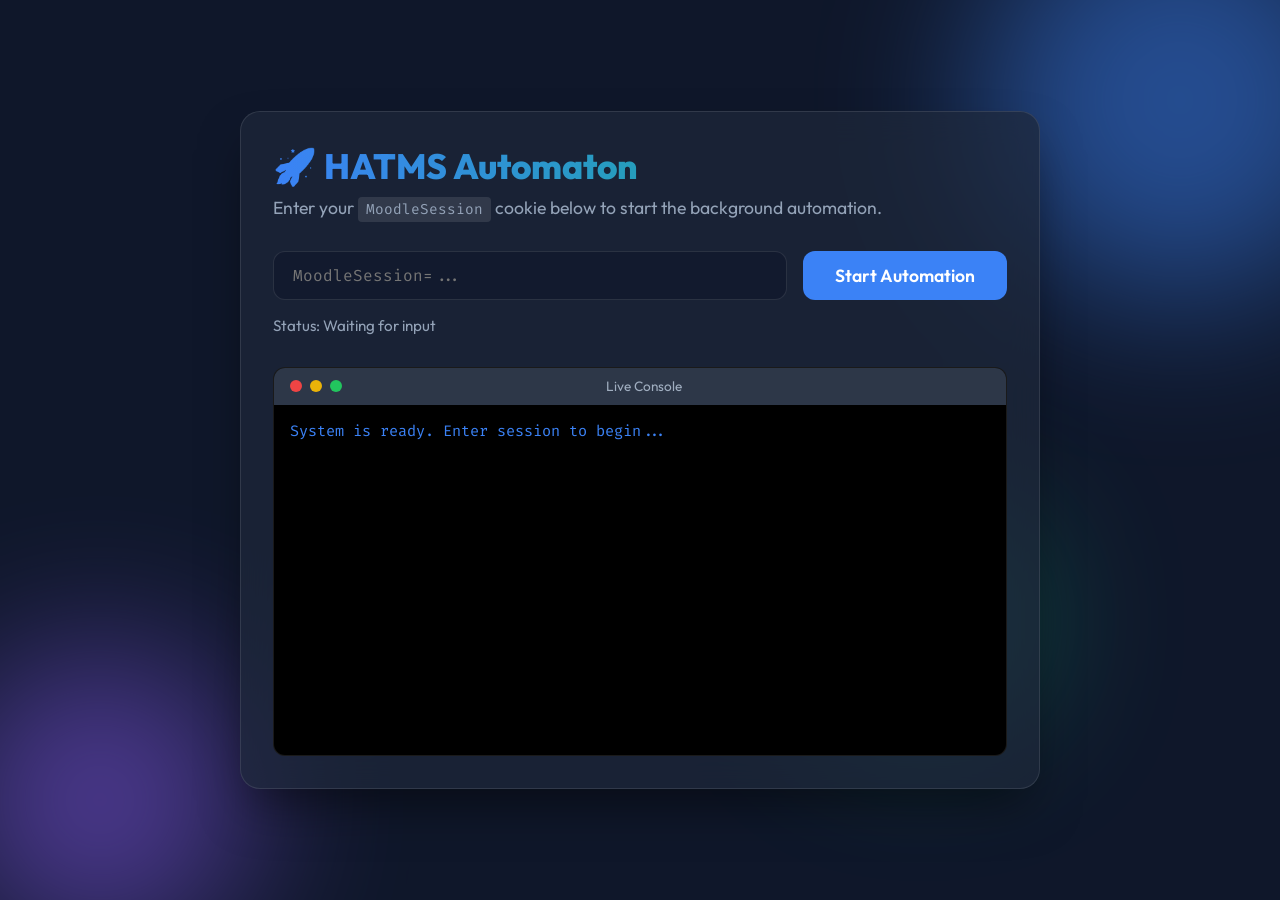
==== index.html @ de7c8daa "refactor: reorganize project structure by moving API logic to /api/run.py and updating index.html lo" ====
<!doctype html>
<html lang="en" dir="ltr">
  <head>
    <meta charset="UTF-8" />
    <meta name="viewport" content="width=device-width, initial-scale=1.0" />
    <title>HATMS Web</title>
    <link rel="stylesheet" href="/static/style.css" />
    <!-- Google Fonts for modern look -->
    <link
      href="https://fonts.googleapis.com/css2?family=Outfit:wght@400;600;800&family=Fira+Code:wght@400;600&display=swap"
      rel="stylesheet" />
  </head>
  <body>
    <div class="background-shapes">
      <div class="shape shape-1"></div>
      <div class="shape shape-2"></div>
      <div class="shape shape-3"></div>
    </div>

    <main class="glass-container container">
      <header class="header">
        <h1>🚀 HATMS Automaton</h1>
        <p>
          Enter your <span class="monospaced">MoodleSession</span> cookie below to start the background automation.
        </p>
      </header>

      <section class="controls">
        <div class="input-group">
          <input
            type="text"
            id="cookie-input"
            placeholder="MoodleSession=..."
            autocomplete="off" />
          <button id="start-btn" class="btn primary-btn">
            <span class="btn-text">Start Automation</span>
            <span class="btn-loader hidden">...</span>
          </button>
        </div>
        <div id="status-indicator" class="status-indicator">
          Status: Waiting for input
        </div>
      </section>

      <section class="terminal-container">
        <div class="terminal-header">
          <div class="mac-btns">
            <span class="mac-btn close"></span>
            <span class="mac-btn min"></span>
            <span class="mac-btn max"></span>
          </div>
          <div class="terminal-title">Live Console</div>
        </div>
        <div class="terminal-body" id="terminal-body">
          <div class="log-line welcome-msg">System is ready. Enter session to begin...</div>
        </div>
      </section>
    </main>

    <script src="/static/app.js"></script>
  </body>
</html>
---- static/style.css ----
:root {
    --primary-clr: #3b82f6;
    --primary-hover: #2563eb;
    --bg-dark: #0f172a;
    --bg-card: rgba(30, 41, 59, 0.7);
    --border-color: rgba(255, 255, 255, 0.1);
    --text-primary: #f8fafc;
    --text-secondary: #94a3b8;
    --terminal-bg: #000000;
    --terminal-text: #10b981;
    
    --blur-intensity: blur(16px);
}

* {
    box-sizing: border-box;
    margin: 0;
    padding: 0;
}

body {
    font-family: 'Outfit', sans-serif;
    background-color: var(--bg-dark);
    color: var(--text-primary);
    min-height: 100vh;
    display: flex;
    align-items: center;
    justify-content: center;
    overflow-x: hidden;
    position: relative;
}

/* Dynamic Animated Background Shapes */
.background-shapes {
    position: absolute;
    top: 0;
    left: 0;
    width: 100%;
    height: 100%;
    overflow: hidden;
    z-index: -1;
}

.shape {
    position: absolute;
    border-radius: 50%;
    filter: blur(80px);
    opacity: 0.5;
    animation: float 15s infinite alternate ease-in-out;
}

.shape-1 {
    width: 400px;
    height: 400px;
    background: #3b82f6;
    top: -100px;
    right: -100px;
    animation-delay: 0s;
}

.shape-2 {
    width: 300px;
    height: 300px;
    background: #8b5cf6;
    bottom: -50px;
    left: -50px;
    animation-delay: -5s;
}

.shape-3 {
    width: 200px;
    height: 200px;
    background: #10b981;
    bottom: 20%;
    right: 20%;
    animation-duration: 20s;
}

@keyframes float {
    0% { transform: translateY(0) translateX(0); }
    100% { transform: translateY(30px) translateX(-30px); }
}

/* Glassmorphism Container */
.container {
    width: 90%;
    max-width: 800px;
    background: var(--bg-card);
    backdrop-filter: var(--blur-intensity);
    -webkit-backdrop-filter: var(--blur-intensity);
    border: 1px solid var(--border-color);
    border-radius: 20px;
    padding: 2rem;
    box-shadow: 0 25px 50px -12px rgba(0, 0, 0, 0.5);
    margin: 2rem 0;
}

.header h1 {
    font-size: 2.2rem;
    font-weight: 800;
    margin-bottom: 0.5rem;
    background: linear-gradient(to right, #3b82f6, #10b981);
    -webkit-background-clip: text;
    -webkit-text-fill-color: transparent;
}

.header p {
    color: var(--text-secondary);
    font-size: 1.1rem;
    margin-bottom: 2rem;
}

.monospaced {
    font-family: 'Fira Code', monospace;
    background: rgba(255, 255, 255, 0.1);
    padding: 0.2rem 0.5rem;
    border-radius: 4px;
    font-size: 0.9rem;
}

/* Controls */
.input-group {
    display: flex;
    gap: 1rem;
    margin-bottom: 1rem;
}

input {
    flex-grow: 1;
    background: rgba(15, 23, 42, 0.6);
    border: 1px solid var(--border-color);
    border-radius: 12px;
    padding: 0.8rem 1.2rem;
    color: var(--text-primary);
    font-family: 'Fira Code', monospace;
    font-size: 1rem;
    outline: none;
    transition: all 0.3s ease;
}

input:focus {
    border-color: var(--primary-clr);
    box-shadow: 0 0 0 3px rgba(59, 130, 246, 0.3);
}

.btn {
    background: var(--primary-clr);
    color: white;
    border: none;
    border-radius: 12px;
    padding: 0 2rem;
    font-size: 1.1rem;
    font-family: 'Outfit', sans-serif;
    font-weight: 600;
    cursor: pointer;
    transition: all 0.3s ease;
    display: flex;
    align-items: center;
    justify-content: center;
}

.btn:hover {
    background: var(--primary-hover);
    transform: translateY(-2px);
    box-shadow: 0 10px 15px -3px rgba(59, 130, 246, 0.4);
}

.btn:active {
    transform: translateY(0);
}

.btn:disabled {
    opacity: 0.7;
    cursor: not-allowed;
    transform: none;
}

.hidden {
    display: none;
}

.status-indicator {
    font-size: 0.95rem;
    color: var(--text-secondary);
    display: flex;
    align-items: center;
    gap: 8px;
}

/* Terminal */
.terminal-container {
    margin-top: 2rem;
    background: var(--terminal-bg);
    border-radius: 12px;
    border: 1px solid var(--border-color);
    overflow: hidden;
    position: relative;
    box-shadow: inset 0 2px 15px rgba(0,0,0,0.5);
}

.terminal-header {
    background: #2d3748;
    padding: 0.6rem 1rem;
    display: flex;
    align-items: center;
}

.mac-btns {
    display: flex;
    gap: 8px;
}

.mac-btn {
    width: 12px;
    height: 12px;
    border-radius: 50%;
}
.mac-btn.close { background: #ef4444; }
.mac-btn.min { background: #eab308; }
.mac-btn.max { background: #22c55e; }

.terminal-title {
    flex-grow: 1;
    text-align: center;
    font-size: 0.85rem;
    color: #a0aec0;
    margin-right: 44px; /* offset for btns to perfectly center */
}

.terminal-body {
    padding: 1rem;
    height: 350px;
    overflow-y: auto;
    font-family: 'Fira Code', monospace;
    font-size: 0.95rem;
    color: var(--terminal-text);
    direction: ltr; /* Logs are usually LTR friendly */
    text-align: left;
    scroll-behavior: smooth;
}

.terminal-body::-webkit-scrollbar {
    width: 8px;
}
.terminal-body::-webkit-scrollbar-track {
    background: transparent;
}
.terminal-body::-webkit-scrollbar-thumb {
    background: rgba(255, 255, 255, 0.2);
    border-radius: 4px;
}
.terminal-body::-webkit-scrollbar-thumb:hover {
    background: rgba(255, 255, 255, 0.4);
}

.log-line {
    margin-bottom: 4px;
    line-height: 1.4;
    word-break: break-all;
}

.welcome-msg {
    color: #3b82f6;
}

.log-error {
    color: #ef4444;
}

.log-success {
    color: #22c55e;
}

/* Small loading pulse */
@keyframes pulse {
    0%, 100% { opacity: 1; }
    50% { opacity: 0.5; }
}
.pulsing {
    animation: pulse 1.5s cubic-bezier(0.4, 0, 0.6, 1) infinite;
    color: #3b82f6;
}
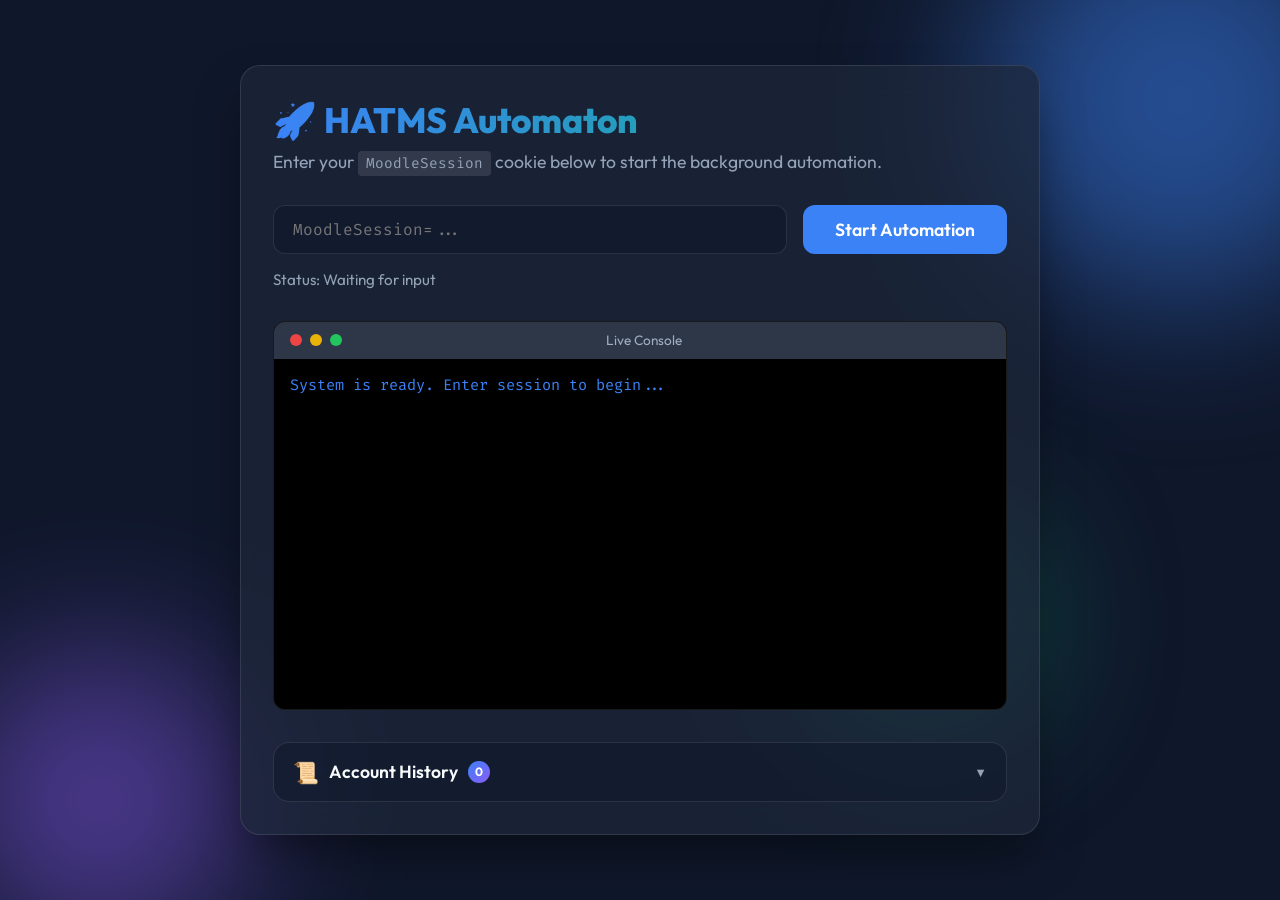
==== commit f157da3c: "feat: implement persistent account automation history with local storage and UI toggle" ====
--- a/index.html
+++ b/index.html
@@ -5,7 +5,6 @@
     <meta name="viewport" content="width=device-width, initial-scale=1.0" />
     <title>HATMS Web</title>
     <link rel="stylesheet" href="/static/style.css" />
-    <!-- Google Fonts for modern look -->
     <link
       href="https://fonts.googleapis.com/css2?family=Outfit:wght@400;600;800&family=Fira+Code:wght@400;600&display=swap"
       rel="stylesheet" />
@@ -55,6 +54,28 @@
           <div class="log-line welcome-msg">System is ready. Enter session to begin...</div>
         </div>
       </section>
+
+      <!-- ═══ History Section ═══ -->
+      <section class="history-section">
+        <div class="history-header" id="history-toggle">
+          <div class="history-title-area">
+            <span class="history-icon">📜</span>
+            <h2 class="history-title">Account History</h2>
+            <span class="history-badge" id="history-count">0</span>
+          </div>
+          <span class="history-chevron">▼</span>
+        </div>
+        <div class="history-content collapsed" id="history-content">
+          <div id="history-empty" class="history-empty">
+            <span class="empty-icon">📭</span>
+            <p>No history yet. Start your first automation!</p>
+          </div>
+          <div id="history-list" class="history-list"></div>
+          <button id="clear-history-btn" class="btn danger-btn hidden">
+            🗑️ Clear All
+          </button>
+        </div>
+      </section>
     </main>
 
     <script src="/static/app.js"></script>
--- a/static/style.css
+++ b/static/style.css
@@ -280,3 +280,323 @@
     animation: pulse 1.5s cubic-bezier(0.4, 0, 0.6, 1) infinite;
     color: #3b82f6;
 }
+
+
+/* ═══════════════════════════════════════════════════════
+   HISTORY SECTION
+   ═══════════════════════════════════════════════════════ */
+
+.history-section {
+    margin-top: 2rem;
+    border-radius: 16px;
+    border: 1px solid var(--border-color);
+    overflow: hidden;
+    background: rgba(15, 23, 42, 0.5);
+}
+
+.history-header {
+    display: flex;
+    align-items: center;
+    justify-content: space-between;
+    padding: 1rem 1.2rem;
+    cursor: pointer;
+    transition: background 0.3s ease;
+    user-select: none;
+}
+
+.history-header:hover {
+    background: rgba(255, 255, 255, 0.04);
+}
+
+.history-title-area {
+    display: flex;
+    align-items: center;
+    gap: 10px;
+}
+
+.history-icon {
+    font-size: 1.3rem;
+}
+
+.history-title {
+    font-size: 1.1rem;
+    font-weight: 600;
+    color: var(--text-primary);
+    margin: 0;
+}
+
+.history-badge {
+    background: linear-gradient(135deg, #3b82f6, #8b5cf6);
+    color: white;
+    font-size: 0.75rem;
+    font-weight: 700;
+    min-width: 22px;
+    height: 22px;
+    border-radius: 11px;
+    display: flex;
+    align-items: center;
+    justify-content: center;
+    padding: 0 6px;
+}
+
+.history-chevron {
+    color: var(--text-secondary);
+    font-size: 0.8rem;
+    transition: transform 0.3s ease;
+}
+
+.history-header.open .history-chevron {
+    transform: rotate(180deg);
+}
+
+/* Collapsible content */
+.history-content {
+    max-height: 600px;
+    overflow-y: auto;
+    transition: max-height 0.4s cubic-bezier(0.4, 0, 0.2, 1),
+                padding 0.4s cubic-bezier(0.4, 0, 0.2, 1),
+                opacity 0.3s ease;
+    padding: 0 1.2rem 1.2rem;
+    opacity: 1;
+}
+
+.history-content.collapsed {
+    max-height: 0;
+    padding: 0 1.2rem;
+    opacity: 0;
+    overflow: hidden;
+}
+
+.history-content::-webkit-scrollbar {
+    width: 6px;
+}
+.history-content::-webkit-scrollbar-track {
+    background: transparent;
+}
+.history-content::-webkit-scrollbar-thumb {
+    background: rgba(255, 255, 255, 0.15);
+    border-radius: 3px;
+}
+
+/* Empty state */
+.history-empty {
+    text-align: center;
+    padding: 2rem 1rem;
+    color: var(--text-secondary);
+}
+
+.empty-icon {
+    font-size: 2.5rem;
+    display: block;
+    margin-bottom: 0.5rem;
+}
+
+.history-empty p {
+    font-size: 0.95rem;
+    opacity: 0.7;
+}
+
+/* History list */
+.history-list {
+    display: flex;
+    flex-direction: column;
+    gap: 10px;
+}
+
+/* Individual history item */
+.history-item {
+    background: rgba(30, 41, 59, 0.6);
+    border: 1px solid rgba(255, 255, 255, 0.06);
+    border-radius: 12px;
+    padding: 0.85rem 1rem;
+    transition: all 0.3s ease;
+    animation: slideIn 0.35s ease;
+}
+
+.history-item:hover {
+    background: rgba(30, 41, 59, 0.9);
+    border-color: rgba(255, 255, 255, 0.12);
+    transform: translateX(-3px);
+}
+
+.history-item.history-success {
+    border-right: 3px solid #22c55e;
+}
+
+.history-item.history-fail {
+    border-right: 3px solid #ef4444;
+}
+
+.history-item-top {
+    display: flex;
+    justify-content: space-between;
+    align-items: center;
+    margin-bottom: 6px;
+}
+
+.history-name {
+    display: flex;
+    align-items: center;
+    gap: 8px;
+}
+
+.history-status-icon {
+    font-size: 0.9rem;
+}
+
+.history-account-name {
+    font-weight: 600;
+    font-size: 1rem;
+    color: var(--text-primary);
+}
+
+.history-date {
+    font-size: 0.78rem;
+    color: var(--text-secondary);
+    font-family: 'Fira Code', monospace;
+    opacity: 0.7;
+    direction: ltr;
+}
+
+.history-item-bottom {
+    display: flex;
+    justify-content: space-between;
+    align-items: center;
+}
+
+.history-session {
+    display: flex;
+    align-items: center;
+    gap: 6px;
+    direction: ltr;
+}
+
+.session-label {
+    font-size: 0.78rem;
+    color: var(--text-secondary);
+    opacity: 0.6;
+}
+
+.session-value {
+    font-family: 'Fira Code', monospace;
+    font-size: 0.78rem;
+    color: #8b5cf6;
+    background: rgba(139, 92, 246, 0.1);
+    padding: 2px 8px;
+    border-radius: 6px;
+    letter-spacing: 0.5px;
+}
+
+/* History action buttons */
+.history-action-btn {
+    background: none;
+    border: 1px solid transparent;
+    border-radius: 8px;
+    padding: 4px 6px;
+    font-size: 0.85rem;
+    cursor: pointer;
+    transition: all 0.2s ease;
+    line-height: 1;
+}
+
+.history-action-btn:hover {
+    background: rgba(255, 255, 255, 0.08);
+    border-color: rgba(255, 255, 255, 0.1);
+    transform: scale(1.15);
+}
+
+/* Danger button for clear all */
+.danger-btn {
+    background: rgba(239, 68, 68, 0.15);
+    color: #ef4444;
+    border: 1px solid rgba(239, 68, 68, 0.25);
+    width: 100%;
+    margin-top: 12px;
+    padding: 0.6rem 1rem;
+    font-size: 0.9rem;
+    gap: 6px;
+}
+
+.danger-btn:hover {
+    background: rgba(239, 68, 68, 0.3);
+    border-color: rgba(239, 68, 68, 0.5);
+    box-shadow: 0 4px 12px rgba(239, 68, 68, 0.2);
+    transform: translateY(-1px);
+}
+
+/* Animations */
+@keyframes slideIn {
+    from {
+        opacity: 0;
+        transform: translateY(-10px);
+    }
+    to {
+        opacity: 1;
+        transform: translateY(0);
+    }
+}
+
+@keyframes slideOut {
+    to {
+        opacity: 0;
+        transform: translateX(30px);
+        max-height: 0;
+        padding: 0;
+        margin: 0;
+        border: 0;
+    }
+}
+
+
+/* Mobile Responsiveness */
+@media (max-width: 650px) {
+    .container {
+        padding: 1.5rem;
+        margin: 1rem 0;
+        width: 95%;
+    }
+    
+    .header h1 {
+        font-size: 1.75rem;
+    }
+    
+    .header p {
+        font-size: 0.95rem;
+    }
+    
+    .input-group {
+        flex-direction: column;
+        gap: 0.5rem;
+    }
+    
+    .btn {
+        width: 100%;
+        padding: 0.8rem 0;
+    }
+    
+    .terminal-body {
+        height: 250px;
+        font-size: 0.85rem;
+    }
+    
+    .terminal-title {
+        margin-right: 0;
+        padding-right: 15px;
+    }
+
+    .history-item-top {
+        flex-direction: column;
+        align-items: flex-start;
+        gap: 4px;
+    }
+
+    .history-item-bottom {
+        flex-direction: column;
+        align-items: flex-start;
+        gap: 8px;
+    }
+
+    .history-session {
+        flex-wrap: wrap;
+    }
+}
